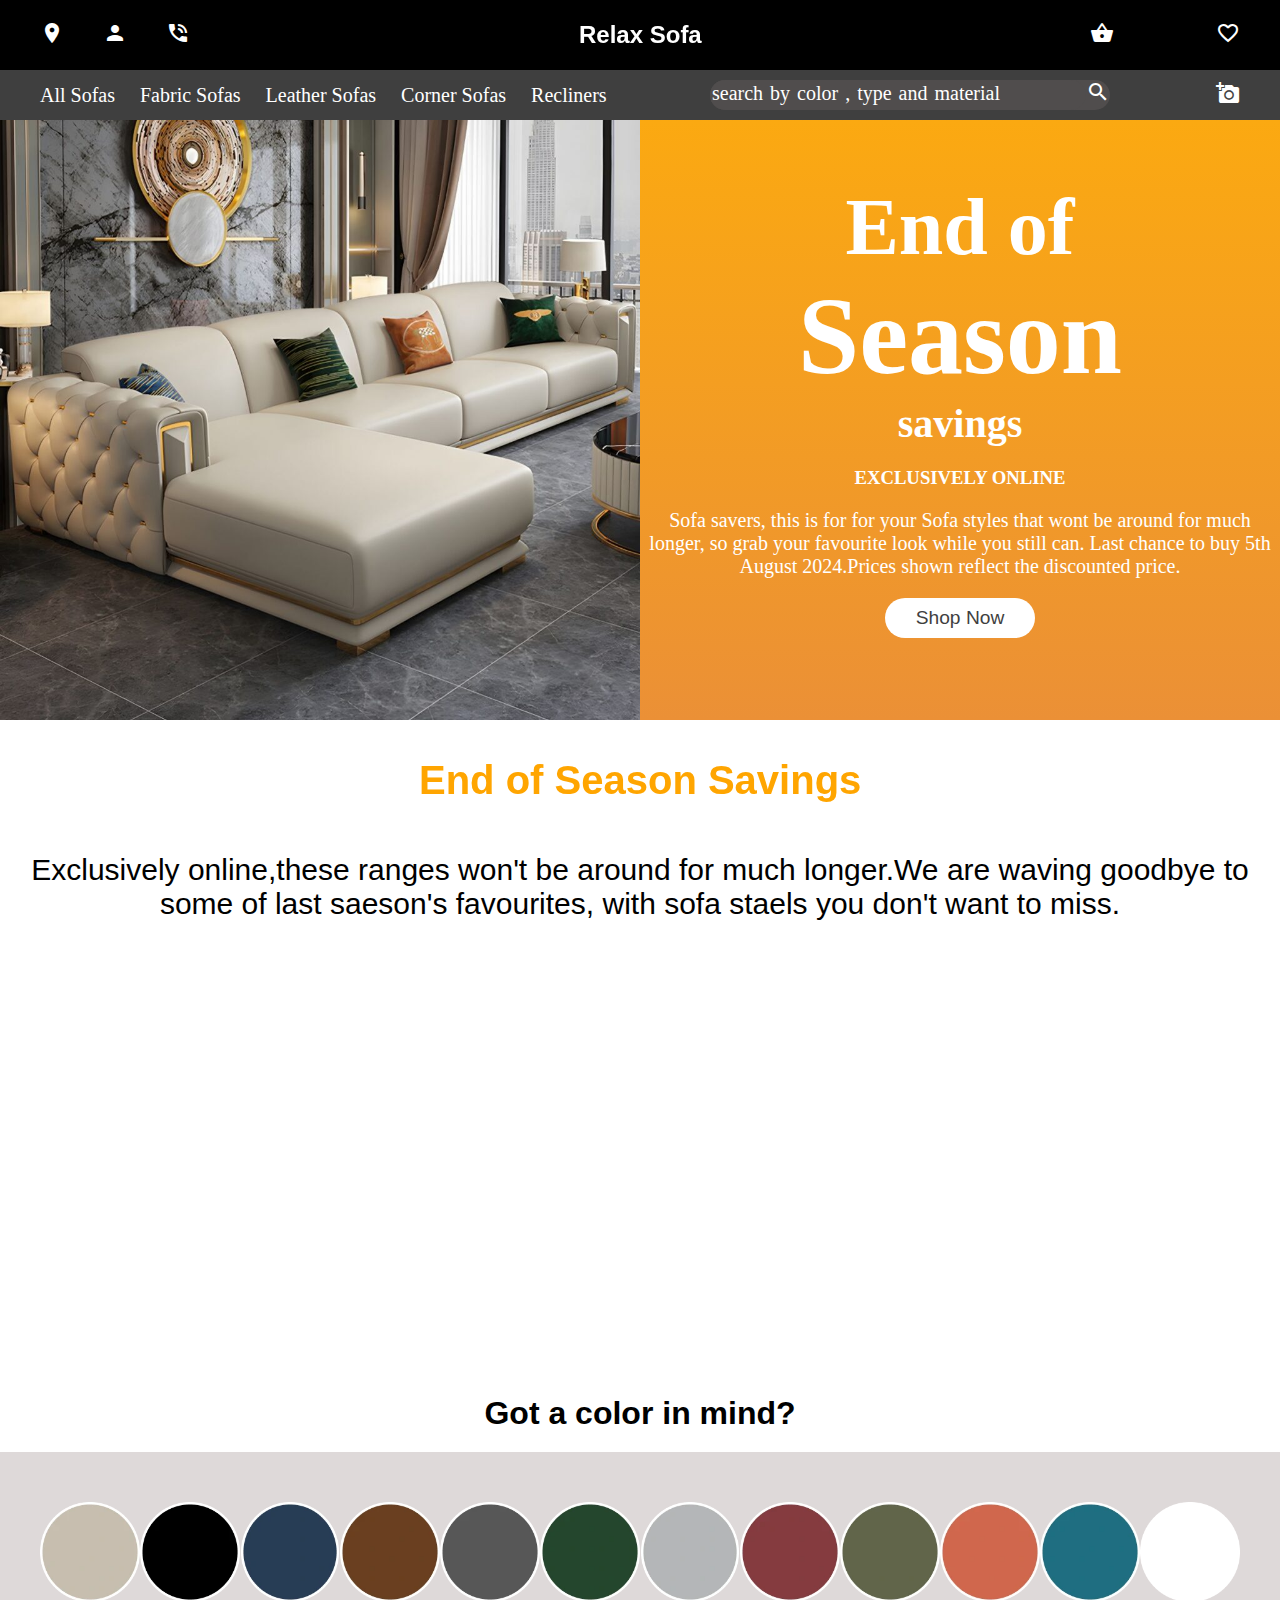
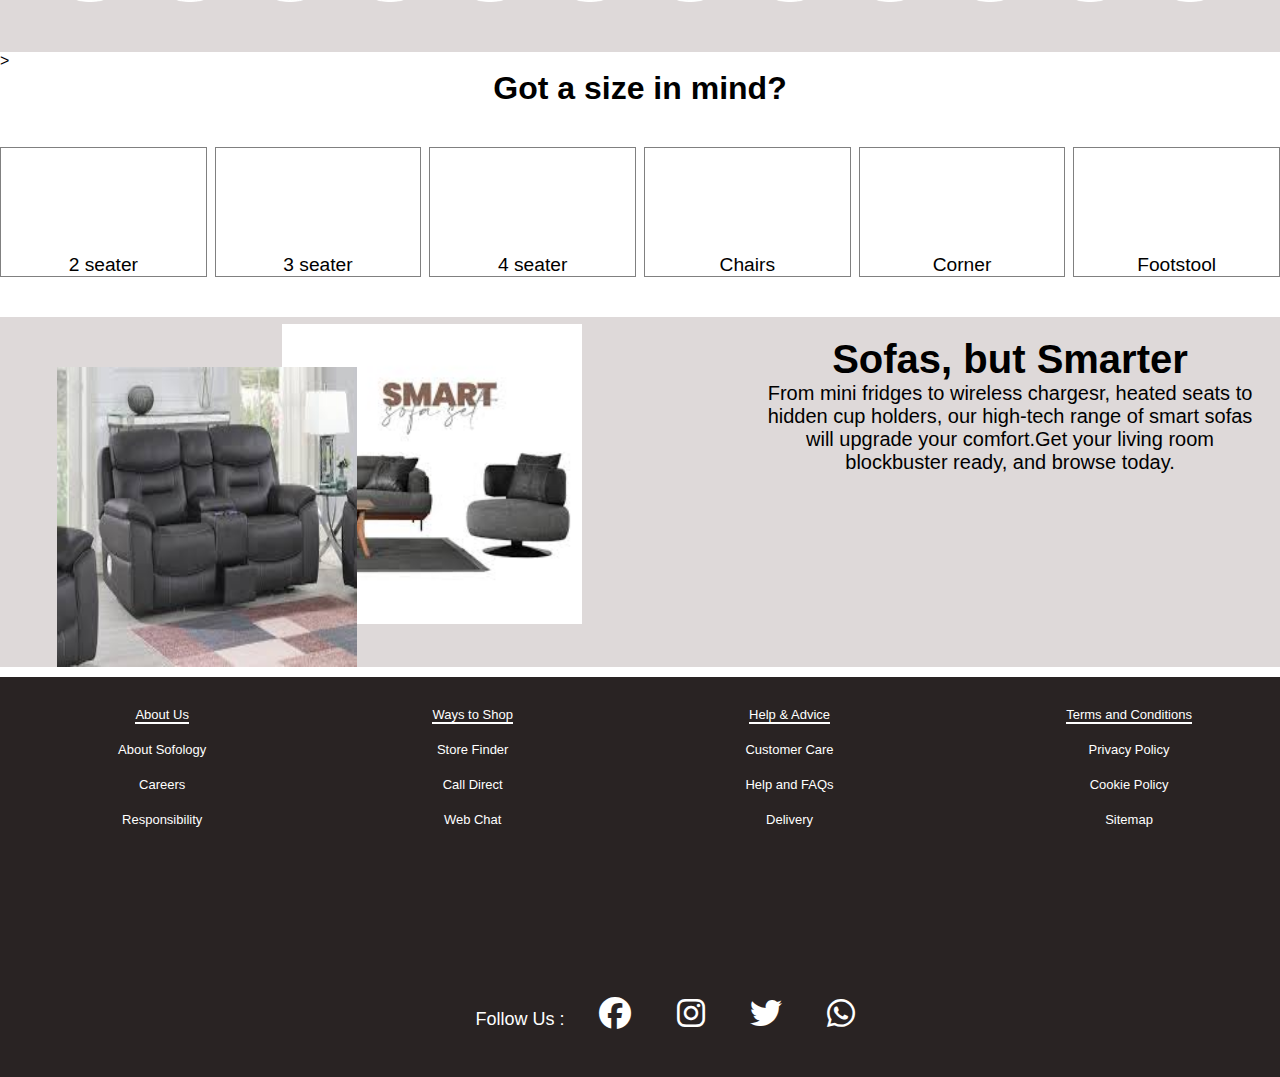
==== index.html @ 487a8d78 "14030430" ====
<!DOCTYPE html>
<html lang="en" dir="ltr">

<head>
    <meta charset="UTF-8">
    <meta name="viewport" content="width=device-width, initial-scale=1.0">
    <title>Relax Sofa</title>
    <link rel="stylesheet" href="./assets/sass/main.css">
    <link href="https://fonts.googleapis.com/icon?family=Material+Icons" rel="stylesheet">
    <link rel="stylesheet" href="./assets/aos-master/dist/aos.css">

    <!-- <link href="https://unpkg.com/aos@2.3.1/dist/aos.css" rel="stylesheet"> -->
    <script src="./assets/aos-master/dist/aos.js"></script>
    <link rel="stylesheet" href="./assets/Hover-master/css/hover.css">
    <link rel="stylesheet" href="https://cdnjs.cloudflare.com/ajax/libs/font-awesome/6.5.2/css/all.min.css

    ">
</head>

<body>
    <!-- Start:: header first  -->
    <nav class="header__first">
        <div class="header__first__width">
            <div class="header__first__left">
                <a href="#"> <i class="large material-icons">place</i></a>
                <a href="./personlogin.html"><i class="large material-icons">person</i></a>
                <a href="./call.html"> <i class="large material-icons">phone_in_talk</i></a>

            </div>
            <div class="header__first__center">
                <a href="./relaxsofa.html" class="hvr-grow">
                    <h2>Relax Sofa</h2>
                </a>
            </div>
            <div class="header__first__right">
                <a href="#"><i class="large material-icons">shopping_basket</i></a>
                <a href="#"> <i class="large material-icons">favorite_border</i></a>
            </div>
        </div>
    </nav>
    <!-- End:: header first -->

    <!-- Start::header second -->
    <!-- Start burger drop lists -->
    <div class="header__second">
        <div class="header__second__burgerbox">
            <img src="./assets/images/burger.svg" alt="burger menu">
            <div class="header__second__burgerdrop">
                <ul class="header__second__burgerdroplist">
                    <li>
                        <h4>Shop all type Sofas</h4>
                    </li>
                    <br>
                    <li><a href="./allsofas.html" target="_blank">2 Seater Sofas</a></li>
                    <li><a href="./allsofas.html">3 Seater Sofas</a></li>
                    <li><a href="./allsofas.html">4 Seater Sofas</a></li>
                    <br>

                    <li>
                        <h4>Shop all Fabric Sofas</h4>
                    </li>
                    <br>
                    <li><a href="./fabricsofas.html">2 Seater Sofas</a></li>
                    <li><a href="./fabricsofas.html">3 Seater Sofas</a></li>
                    <li><a href="./fabricsofas.html">4 Seater Sofas</a></li>
                    <br>

                    <li>
                        <h4>Shop all Leather Sofas</h4>
                    </li>
                    <br>
                    <li><a href="./leathersofas.html">2 Seater Sofas</a></li>
                    <li><a href="./leathersofas.html">3 Seater Sofas</a></li>
                    <li><a href="./leathersofas.html">4 Seater Sofas</a></li>
                    <br>
                    <li>
                        <h4>Shop all Corner Sofas</h4>
                    </li>
                    <br>
                    <li><a href="./cornersofa.html">2 Seater Sofas</a></li>
                    <li><a href="./cornersofa.html">3 Seater Sofas</a></li>
                    <li><a href="./cornersofa.html">4 Seater Sofas</a></li>
                    <br>
                    <li>
                        <h4>Shop all Recliner Sofas</h4>
                    </li>
                    <br>
                    <li><a href="./recliner.html">2 Seater Sofas</a></li>
                    <li><a href="./recliner.html">3 Seater Sofas</a></li>
                    <li><a href="./recliner.html">4 Seater Sofas</a></li>
                    <br>
                </ul>
            </div>
        </div>
        <!-- End burger drop lists -->

        <!-- Start second header with images -->
        <div class="header__second__width">
            <div class="header__second__items">
                <div class="allsofas">
                    <a href="./allsofas.html">All Sofas</a>
                    <div class="dropallsofas">
                        <div class="divdropallsofa">
                            <ul class="droplistallsofas">
                                <li>
                                    <h4>Shop by Type</h4>
                                </li>
                                <br>
                                <li><a href="./allsofas.html">2 Seater Sofas</a></li>
                                <li><a href="./allsofas.html">3 Seater Sofas</a></li>
                                <li><a href="./allsofas.html">4 Seater Sofas</a></li>
                                <br>
                                <li>
                                    <h4>Shop by Color</h4>
                                </li>
                                <li><a href="./allsofas.html">Grey sofas</a></li>
                                <li><a href="./allsofas.html">Black sofas</a></li>
                                <li><a href="./allsofas.html">Cream sofas</a></li>
                                <br>
                                <li>
                                    <h4>Buying Guides</h4>
                                </li>
                                <li><a href="./allsofas.html">Cream sofas</a>X</li>
                                <li><a href="./allsofas.html">Leather Sofas Guide</a></li>
                                <li><a href="./allsofas.html">Corner Sofa Guide</a></li>
                            </ul>
                            <img src="./assets/images/allsofas/allsofas1.jpg" alt="all sofa">
                        </div>

                    </div>
                </div>

                <div class="fabricsofas">
                    <a href="./fabricsofas.html">Fabric Sofas</a>
                    <div class="dropfabricsofas">
                        <div class="divdroplistfabric">
                            <ul class="droplistfabricsofas">
                                <li>
                                    <h4>Shop all Fabric Sofas</h4>
                                </li>
                                <br>
                                <li><a href="./fabricsofas.html">2 Seater Sofas</a></li>
                                <li><a href="./fabricsofas.html">3 Seater Sofas</a></li>
                                <li><a href="./fabricsofas.html">4 Seater Sofas</a></li>
                                <br>
                                <li>
                                    <h4>Shop by Color</h4>
                                </li>
                                <li><a href="./fabricsofas.html">Grey sofas</a></li>
                                <li><a href="./fabricsofas.html">Black sofas</a></li>
                                <li><a href="./fabricsofas.html">Cream sofas</a></li>
                                <br>
                                <li>
                                    <h4>Buying Guides</h4>
                                </li>
                                <li><a href="./fabricsofas.html">Fabric Sofa Guide</a></li>
                                <li><a href="./fabricsofas.html">Leather Sofas Guide</a></li>
                                <li><a href="./fabricsofas.html">Corner Sofa Guide</a></li>
                            </ul>
                            <img src="./assets/images/fabricsofa/fabricsofa1.jpg" alt="fabric">
                        </div>

                    </div>
                </div>


                <div class="leathersofas">
                    <a href="./leathersofas.html">Leather Sofas</a>
                    <div class="dropleathersofas">
                        <div class="divdroplistleather">
                            <ul class="droplistleathersofas">
                                <li>
                                    <h4>Shop all Leather Sofas</h4>
                                </li>
                                <br>
                                <li><a href="./leathersofas.html">2 Seater Sofas</a></li>
                                <li><a href="./leathersofas.html">3 Seater Sofas</a></li>
                                <li><a href="./leathersofas.html">4 Seater Sofas</a></li>
                                <br>
                                <li>
                                    <h4>Shop by Color</h4>
                                </li>
                                <li><a href="./leathersofas.html">Grey sofas</a></li>
                                <li><a href="./leathersofas.html">Black sofas</a></li>
                                <li><a href="./leathersofas.html">Cream sofas</a></li>
                                <br>
                                <li>
                                    <h4>Buying Guides</h4>

                                </li>
                                <li><a href="./leathersofas.html">Fabric Sofa Guide</a></li>
                                <li><a href="./leathersofas.html">Leather Sofas Guide</a></li>
                                <li><a href="./leathersofas.html">Corner Sofa Guide</a></li>
                            </ul>
                            <img src="./assets/images/leathersofa/leathersoafa1.jpg" alt="leather sofa">
                        </div>

                    </div>
                </div>

                <div class="cornersofas">
                    <a href="./cornersofa.html">Corner Sofas</a>
                    <div class="dropcornersofas">
                        <div class="divdropcorner">
                            <ul class="droplistcornersofas">
                                <li>
                                    <h4>Shop all Corner Sofas</h4>
                                </li>
                                <br>
                                <li><a href="./cornersofa.html">2 Seater Sofas</a></li>
                                <li><a href="./cornersofa.html">3 Seater Sofas</a></li>
                                <li><a href="./cornersofa.html">4 Seater Sofas</a></li>
                                <br>
                                <li>
                                    <h4>Shop by Color</h4>
                                </li>
                                <li><a href="./cornersofa.html">Grey sofas</a></li>
                                <li><a href="./cornersofa.html">Black sofas</a></li>
                                <li><a href="./cornersofa.html">Cream sofas</a></li>
                                <br>
                                <li>
                                    <h4>Buying Guides</h4>
                                </li>
                                <li><a href="./cornersofa.html">Fabric Sofa Guide</a></li>
                                <li><a href="./cornersofa.html">Leather Sofas Guide</a></li>
                                <li><a href="./cornersofa.html">Corner Sofa Guide</a></li>
                            </ul>
                            <img src="./assets/images/cornersofa/cornersofa1.jpg" alt="corner sofa">
                        </div>

                    </div>
                </div>
                <div class="reclinersofas">
                    <a href="./recliner.html">Recliners</a>
                    <div class="dropreclinersofas">
                        <div class="divdroprecliner">
                            <ul class="droplistreclinersofas">
                                <li>
                                    <h4>Shop all Recliner Sofas</h4>
                                </li>
                                <br>
                                <li><a href="./recliner.html">2 Seater Sofas</a></li>
                                <li><a href="./recliner.html">3 Seater Sofas</a></li>
                                <li><a href="./recliner.html">4 Seater Sofas</a></li>
                                <br>
                                <li>
                                    <h4>Shop by Color</h4>
                                </li>
                                <li><a href="./recliner.html">Grey sofas</a></li>
                                <li><a href="./recliner.html">Black sofas</a></li>
                                <li><a href="./recliner.html">Cream sofas</a></li>
                                <br>
                                <li>
                                    <h4>Buying Guides</h4>

                                </li>
                                <li><a href="./recliner.html">Fabric Sofa Guide</a></li>
                                <li><a href="./recliner.html">Leather Sofas Guide</a></li>
                                <li><a href="./recliner.html">Corner Sofa Guide</a></li>
                            </ul>
                            <img src="./assets/images/recliner/recliner1.jpg" alt="recliner sofa">
                        </div>

                    </div>
                </div>

            </div>
            <div class="header__second__right">
                <div class="header__second__right__input">
                    <input type="text" class="header__second__right__input1"
                        placeholder="search by color , type and material">
                    <i class="large material-icons">search</i>
                </div>
                <div class="camera">
                    <i class="large material-icons">add_a_photo</i>
                    <!-- .....droplist for camera icon........ -->
                    <ul class="dropcamera">
                        <div class="droplistcamera">
                            <li style="color: red; margin-top: 10px;margin-bottom: 10px;">NEW!</li>
                            <li style="color: black; font-size: larger; margin-bottom: 10px;">Visual Search</li>
                            <li style="color: black;">Take a photo or upload an</li>
                            <li style="color: black;">image to find similar items</li>
                            <li>
                                <button
                                    style="background-color: brown; color: white; margin-top: 10px; width:80px; height: 40px; font-size: larger;">START</button>
                            </li>
                        </div>
                    </ul>
                </div>
            </div>
        </div>
    </div>

    <!-- End:: header second -->

    <!--  first background -->

    <div class="topbackground">
        <div class="topstack">
            <img src="./assets/images/topbackground/topbackground.jpg" alt="topbackground" class="topbackgroundimage">
            <div class="matnstack">
                <h2 style="font-size: 80px;">End of</h2>
                <h2 style="font-size: 110px;">Season</h2>
                <h3 style="font-size: 40px; margin-bottom: 20px;">savings</h3>
                <h3 style="margin-bottom: 20px;">EXCLUSIVELY ONLINE</h3>
                <p style="font-size: 20px; text-align: center; margin-bottom: 20px;">Sofa savers, this is for for your
                    Sofa styles that wont
                    be around for much
                    longer, so grab your
                    favourite look while you still can. Last chance to buy 5th August 2024.Prices shown reflect the
                    discounted price.</p>
                <button> Shop Now </button>

            </div>
        </div>
    </div>

    <br>
    <!-- Start Season Savings Section  -->
    <div class="season">
        <a href="#" class="hvr-grow">
            <h3> End of Season Savings</h3>
        </a>
        <p>Exclusively online,these ranges won't be around for much longer.We are waving goodbye to some of last
            saeson's favourites, with sofa staels you don't want to miss. </p>
    </div>
    <br>
    <br>
    <!-- Start:: Cards in season section -->
    <div class="main__container">
        <div class="card__container" data-aos="flip-right" data-aos-duration="1000" data-aos-delay="1000">
            <a href="./fabricsofas.html"><button>Fabric Sofas</button></a>
            <img src="./assets/images/fabricsofa/11.webp" alt="11">
            <div class="card__desc">
                <div class="card__title">
                    <div class="title__name"><span>Marvella</span></div>
                    <div class="title__fav">
                        <a href="#"> <i class="large material-icons">favorite_border</i></a>
                    </div>

                </div>
                <div class="card__desc__details">
                    <span>4 Seater/Split</span>
                    <span><i class="fa fa-asterisk" style="display: inline-block;padding-right: 5px;"></i> More sizes
                        and colours
                        available</span>
                </div>
                <div class="card__desc__price">
                    <span>$1399 | $34.98 per month</span>
                </div>

            </div>
        </div>
        <div class="card__container" data-aos="flip-right" data-aos-duration="1000" data-aos-delay="1000">
            <a href="./leathersofas.html"><button>Leather Sofas</button></a>
            <img src="./assets/images/leathersofa/5.webp" alt="5">
            <div class="card__desc">
                <div class="card__title">
                    <div class="title__name"><span>Mimi</span></div>
                    <div class="title__fav">
                        <a href="#"> <i class="large material-icons">favorite_border</i></a>
                    </div>
                </div>
                <div class="card__desc__details">
                    <span>4 Seater Sofa</span>
                    <span><i class="fa fa-asterisk" style="display: inline-block;padding-right: 5px;"></i> More sizes
                        and colours
                        available</span>
                </div>
                <div class="card__desc__price">
                    <span>$1299 | $3.48 per month</span>
                </div>

            </div>
        </div>
        <div class="card__container" data-aos="flip-right" data-aos-duration="1000" data-aos-delay="1000">
            <a href="./cornersofa.html"><button>Corner Sofa</button></a>
            <img src="./assets/images/cornersofa/cornersofa3.jpg" alt="1">
            <div class="card__desc">
                <div class="card__title">
                    <div class="title__name"><span>Cricket</span></div>
                    <div class="title__fav">
                        <a href="#"> <i class="large material-icons">favorite_border</i></a>
                    </div>

                </div>
                <div class="card__desc__details">
                    <span>4 Seater sofa</span>
                    <span><i class="fa fa-asterisk" style="display: inline-block;"></i> More sizes
                        and colours
                        available</span>
                </div>
                <div class="card__desc__price">
                    <span>$1199 | $29.98 per month</span>
                </div>

            </div>
        </div>
        <div class="card__container" data-aos="flip-right" data-aos-duration="1000" data-aos-delay="1000">
            <a href="./recliner.html"><button>Recliner Sofa</button></a>
            <img src="./assets/images/recliner/17.webp" alt="1">
            <div class="card__desc">
                <div class="card__title">
                    <div class="title__name"><span>Downtown Leather</span></div>
                    <div class="title__fav">
                        <a href="#"> <i class="large material-icons">favorite_border</i></a>
                    </div>

                </div>
                <div class="card__desc__details">
                    <span>3 Seater Sofa</span>
                    <span><i class="fa fa-asterisk" style="display: inline-block;padding-right: 5px;"></i> More sizes
                        and colours
                        available</span>
                </div>
                <div class="card__desc__price">
                    <span>$899 | $22.20 per month</span>
                </div>

            </div>
        </div>

    </div>

    <!-- Start:: Got a color in mind? -->
    <div class="main__colors">
        <h1>Got a color in mind?</h1>
        <div class="colors">

            <img src="./assets/images/colors/beige-desktop.webp" alt="1">
            <img src="./assets/images/colors/black-desktop.webp" alt="2">
            <img src="./assets/images/colors/blue-desktop.webp" alt="3">
            <img src="./assets/images/colors/brown-desktop.webp" alt="4">
            <img src="./assets/images/colors/darkgrey-desktop.webp" alt="5">
            <img src="./assets/images/colors/forest-desktop.webp" alt="6">
            <img src="./assets/images/colors/grey-desktop.webp" alt="7">
            <img src="./assets/images/colors/maroon-desktop.webp" alt="8">
            <img src="./assets/images/colors/olive-desktop.webp" alt="9">
            <img src="./assets/images/colors/rust-desktop.webp" alt="10">
            <img src="./assets/images/colors/teal-desktop.webp" alt="11">
            <img src="./assets/images/colors/white-desktop.webp" alt="12">

        </div>
    </div>



    <!-- End:: Got a color in mind? -->

    <!-- Start:: Got a size in mind? -->
    >
    <h1 class="sizes__title">Got a size in mind?</h1>

    <div class="sizes">
        <div class="sizes__card">
            <img data-aos="flip-right" src="./assets/images/sizes/2seater_Desktop.webp" alt="1">
            <span>2 seater</span>
        </div>
        <div class="sizes__card">
            <img data-aos="flip-right" src="./assets/images/sizes/3seater_Desktop.webp" alt="2">
            <span>3 seater</span>
        </div>
        <div class="sizes__card">
            <img data-aos="flip-right" src="./assets/images/sizes/4seater_Desktop.webp" alt="3">
            <span>4 seater</span>
        </div>
        <div class="sizes__card">
            <img data-aos="flip-right" src="./assets/images/sizes/Chairs_Desktop.webp" alt="4">
            <span>Chairs</span>
        </div>
        <div class="sizes__card">
            <img data-aos="flip-right" src="./assets/images/sizes/Corners_Desktop.webp" alt="5">
            <span>Corner</span>
        </div>
        <div class="sizes__card">
            <img data-aos="flip-right" src="./assets/images/sizes/footstool_Desktop.webp" alt="6">
            <span>Footstool</span>
        </div>


    </div>

    <!-- Start:: Smart Sofas -->
    <div class="smart">
        <div class="smart__desc">
            <h1>Sofas, but Smarter</h1>
            <p>From mini fridges to wireless chargesr, heated seats to hidden cup holders, our high-tech range of smart
                sofas will upgrade your comfort.Get your living room blockbuster ready, and browse today.</p>
        </div>

        <img class="smart__image2" src="./assets/images/smartsofas/2.jpg" alt="2">
        <img class="smart__image3" src="./assets/images/smartsofas/3.jpg" alt="smart sofa3">
    </div>


    <!-- End :: Smart Sofas -->


    <!-- End:: Got a size in mind? -->

    <!-- Start::footer -->
    <footer>
        <div class="footer__container">
            <ul class="footer__section">
                <li>
                    <span>About Us</span>
                </li>
                <li><a href="#">About Sofology</a></li>
                <li><a href="#">Careers</a></li>
                <li><a href="#">Responsibility</a></li>

            </ul>
            <ul class="footer__section">
                <li>
                    <span>Ways to Shop</span>
                </li>
                <li><a href="#">Store Finder</a></li>
                <li><a href="#">Call Direct</a></li>
                <li><a href="#">Web Chat</a></li>

            </ul>
            <ul class="footer__section">
                <li>
                    <span>Help & Advice</span>
                </li>
                <li> <a href="#">Customer Care</a></li>
                <li><a href="#">Help and FAQs</a></li>
                <li><a href="#">Delivery</a></li>

            </ul>
            <ul class="footer__section">
                <li>
                    <span>Terms and Conditions</span>
                </li>
                <li><a href="#">Privacy Policy</a></li>
                <li><a href="#">Cookie Policy</a></li>
                <li><a href="#">Sitemap</a></li>
            </ul>

        </div>
        <div class="follow__us">
            <span>Follow Us :</span>
            <a href="#"><i class="fa-brands fa-facebook"></i></a>
            <a href="#"><i class="fa-brands fa-instagram"></i></a>
            <a href="#"><i class="fa-brands fa-twitter"></i></a>
            <a href="#"><i class="fa-brands fa-whatsapp"></i></a>
        </div>
    </footer>




    <script>AOS.init();</script>



</body>

</html>
---- assets/sass/main.css ----
* {
  margin: 0;
  box-sizing: border-box;
}

body {
  font-family: Arial, Helvetica, sans-serif;
}

a {
  text-decoration: none;
  color: white;
}

@font-face {
  font-family: Tiem;
  src: url("../blocks/fonts/TiemposTextRegular.woff");
}
@font-face {
  font-family: myfont;
  src: url(../blocks/fonts/FSEmeric.woff);
}
.header__first {
  width: 100%;
  height: 70px;
  background-color: #000000;
  color: white;
  display: flex;
  justify-content: space-between;
  align-items: center;
}

.header__first__width {
  width: 100%;
  margin: 0 auto;
  display: flex;
  justify-content: space-between;
  align-items: center;
  max-width: 768px;
}
@media (min-width: 768px) {
  .header__first__width {
    max-width: 1200px;
  }
}

.header__first__left,
.hedaer__first__center,
.header__first__right {
  width: 80px;
  display: flex;
  justify-content: space-between;
  align-items: center;
}
@media (min-width: 768px) {
  .header__first__left,
  .hedaer__first__center,
  .header__first__right {
    width: 150px;
  }
}

.header__second {
  width: 100%;
  height: 50px;
  background-color: #3f3f3f;
  display: flex;
}

.header__second__width {
  width: 100%;
  max-width: 1200px;
  margin: 0 auto;
  color: white;
  display: flex;
  justify-content: space-between;
  align-items: center;
  font-family: Tiem;
  font-size: 20px;
}

.header__second__items {
  display: flex;
  gap: 25px;
  align-items: center;
  font-family: Tiem;
}

.allsofas a {
  font-family: Tiem;
}

.header__second__burgerbox {
  position: relative;
}
@media (min-width: 768px) {
  .header__second__burgerbox {
    display: none;
  }
}

.header__second__burgerbox img {
  width: 40px;
}

.header__second__burgerdrop {
  position: absolute;
  top: 100%;
  left: 0;
  display: none;
}

.header__second__burgerdroplist {
  width: 200px;
  height: 600px;
  display: flex;
  flex-direction: column;
  align-items: center;
  display: none;
  color: white;
}

.header__second__burgerbox:hover .header__second__burgerdrop {
  display: block;
  width: 200px;
  height: 600px;
}

.header__second__burgerbox:hover .header__second__burgerdroplist {
  display: block;
  width: 200px;
  height: 600px;
  background: rgb(230, 172, 64);
}

.header__second__right {
  display: flex;
  align-items: center;
  width: 300px;
  justify-content: space-between;
}
@media (min-width: 768px) {
  .header__second__right {
    width: 530px;
  }
}

.header__second__right__input {
  width: 250px;
  background-color: rgb(80, 77, 77);
  border: 1px rgb(80, 77, 77);
  border-radius: 20px;
  display: flex;
  justify-content: space-between;
}
@media (min-width: 768px) {
  .header__second__right__input {
    width: 400px;
  }
}

.header__second__right__input1 {
  width: 200px;
  height: 30px;
  background-color: rgb(80, 77, 77);
  border-top-style: none;
  border-bottom-style: none;
  border-left-style: none;
  border-right-style: none;
  border-radius: 20px;
  color: white;
}
@media (min-width: 768px) {
  .header__second__right__input1 {
    width: 500px;
  }
}

.header__second__right__input1::-moz-placeholder {
  color: white;
  word-spacing: 2px;
  font-family: Tiem;
  font-size: 10px;
}

.header__second__right__input1::placeholder {
  color: white;
  word-spacing: 2px;
  font-family: Tiem;
  font-size: 10px;
}
@media (min-width: 768px) {
  .header__second__right__input1::-moz-placeholder {
    font-size: 20px;
  }
  .header__second__right__input1::placeholder {
    font-size: 20px;
  }
}

.header__second__right__input1:hover {
  background-color: white;
}

.header__second__right__input1:hover::-moz-placeholder {
  color: black;
}

.header__second__right__input1:hover::placeholder {
  color: black;
}

.camera {
  position: relative;
}

.dropcamera {
  display: none;
  position: absolute;
  top: 100%;
  right: 0;
  background-color: transparent;
}

.droplistcamera {
  list-style-type: none;
  text-align: center;
  width: 200px;
  height: 230px;
  border: 1px solid black;
  background-color: white;
  display: none;
  display: flex;
  flex-direction: column;
  align-items: center;
}

.camera:hover .dropcamera {
  display: block;
}

.allsofas {
  position: relative;
}
@media (max-width: 768px) {
  .allsofas {
    display: none;
  }
}

.dropallsofas {
  position: absolute;
  top: 100%;
  left: 0;
  display: none;
  width: 700px;
  height: 400px;
  background-color: rgb(230, 172, 64);
}

.droplistallsofas {
  display: none;
  display: flex;
  flex-direction: column;
  padding-left: 20px;
  padding-top: 20px;
  flex: 1;
}

.droplistallsofas li {
  list-style-type: none;
}

.divdropallsofa {
  display: flex;
}

.divdropallsofa img {
  flex: 2;
  width: 200px;
  height: 300px;
}

.allsofas:hover .dropallsofas {
  display: block;
}

/* Start:: fabric drop list.. */
.fabricsofas {
  position: relative;
}
@media (max-width: 768px) {
  .fabricsofas {
    display: none;
  }
}

.dropfabricsofas {
  position: absolute;
  top: 100%;
  left: 0;
  display: none;
  width: 700px;
  height: 400px;
  background-color: rgb(230, 172, 64);
  background: transparent;
  background: rgb(230, 172, 64);
}

.droplistfabricsofas {
  width: 500px;
  height: 400px;
  background-color: rgb(230, 172, 64);
  display: none;
  display: flex;
  flex-direction: column;
  padding-left: 20px;
  padding-top: 20px;
  flex: 1;
}

.droplistfabricsofas li {
  list-style-type: none;
}

.divdroplistfabric img {
  width: 200px;
  height: 300px;
  -o-object-fit: cover;
     object-fit: cover;
  flex: 2;
}

.divdroplistfabric {
  display: flex;
}

.fabricsofas:hover .dropfabricsofas {
  display: block;
}

/*Start::leather drop list..... */
.leathersofas {
  position: relative;
}
@media (max-width: 768px) {
  .leathersofas {
    display: none;
  }
}

.dropleathersofas {
  position: absolute;
  width: 700px;
  height: 400px;
  background-color: rgb(230, 172, 64);
  top: 100%;
  left: 0;
  display: none;
}

.droplistleathersofas {
  display: none;
  display: flex;
  flex-direction: column;
  padding-left: 20px;
  padding-top: 20px;
  flex: 1;
  width: 500px;
  height: 300px;
  background-color: rgb(230, 172, 64);
}

.droplistleathersofas li {
  list-style-type: none;
}

.divdroplistleather {
  display: flex;
}

.divdroplistleather img {
  flex: 2;
  width: 200px;
  height: 300px;
}

.leathersofas:hover .dropleathersofas {
  display: block;
}

/* Start::corner drop list......... */
.cornersofas {
  position: relative;
}
@media (max-width: 768px) {
  .cornersofas {
    display: none;
  }
}

.dropcornersofas {
  position: absolute;
  top: 100%;
  left: 0;
  display: none;
  width: 700px;
  height: 400px;
  background-color: rgb(230, 172, 64);
}

.droplistcornersofas {
  display: none;
  display: flex;
  flex-direction: column;
  padding-left: 20px;
  padding-top: 20px;
  flex: 1;
}

.droplistcornersofas li {
  list-style-type: none;
}

.divdropcorner {
  display: flex;
}

.divdropcorner img {
  flex: 2;
  width: 200px;
  height: 300px;
}

.cornersofas:hover .dropcornersofas {
  display: block;
}

/* Start::recliner drop list.... */
.reclinersofas {
  position: relative;
}
@media (max-width: 768px) {
  .reclinersofas {
    display: none;
  }
}

.dropreclinersofas {
  position: absolute;
  top: 100%;
  left: 0;
  display: none;
  width: 700px;
  height: 400px;
  background-color: rgb(230, 172, 64);
}

.droplistreclinersofas {
  display: none;
  display: flex;
  flex-direction: column;
  padding-left: 20px;
  padding-top: 20px;
  flex: 1;
}

.droplistreclinersofas li {
  list-style-type: none;
}

.divdroprecliner {
  display: flex;
}

.divdroprecliner img {
  flex: 2;
  width: 200px;
  height: 300px;
}

.reclinersofas:hover .dropreclinersofas {
  display: block;
}

/* End::drop list */
.season {
  width: 100%;
  height: 50px;
  background-color: white;
  margin: 500px auto 300px auto;
  display: flex;
  flex-direction: column;
  align-items: center;
  font-family: Arial, Helvetica, sans-serif;
}
@media (min-width: 768px) {
  .season {
    margin: 20px auto 110px auto;
  }
}

h1 {
  text-align: center;
}

.season h3 {
  color: orange;
  font-size: 40px;
  text-align: center;
  padding-bottom: 40px;
}

.season p {
  word-wrap: break-word;
  padding-top: 10px;
  margin-bottom: 100px;
  font-size: 30px;
  text-align: center;
  font-family: Arial, Helvetica, sans-serif;
}

.season__cards {
  width: 100%;
  height: 400px;
  display: flex;
  justify-content: center;
  align-items: center;
  flex-wrap: wrap;
  margin-bottom: 100px auto 1360px auto;
}
@media (min-width: 768px) {
  .season__cards {
    flex-wrap: nowrap;
    gap: 30px;
    margin-bottom: 100px;
  }
}

.season__card__img {
  width: 350px;
  height: 400px;
}
@media (min-width: 768px) {
  .season__card__img {
    width: 250px;
  }
}

.season__card__img img {
  -o-object-fit: contain;
     object-fit: contain;
  width: 350px;
  height: 400px;
}
@media (min-width: 768px) {
  .season__card__img img {
    width: 250px;
  }
}

.card__container {
  display: flex;
  flex-direction: column;
  align-items: center;
}

.card__container button {
  width: 300px;
  height: 40px;
  background-color: rgb(230, 172, 64);
  font-size: large;
  justify-content: center;
  margin-bottom: 10px;
}

.colors {
  width: 100%;
  max-width: 1280px;
  margin: 0 auto;
  display: grid;
  grid-template-columns: repeat(4, 1fr);
  background-color: rgb(222, 217, 217);
  padding: auto 10px;
}
@media (min-width: 768px) {
  .colors {
    background-color: rgb(222, 217, 217);
    height: 200px;
    display: flex;
    justify-content: center;
    align-items: center;
    flex-wrap: nowrap;
    margin-top: 20px;
  }
}

.colors img {
  -o-object-fit: contain;
     object-fit: contain;
  width: 100px;
  height: 100px;
  background-color: transparent;
}

.main__colors h1 {
  text-align: center;
  margin-top: 30px;
}

.sizes {
  width: 100%;
  max-width: 1280px;
  margin: 0 auto;
  display: grid;
  grid-template-columns: 1fr;
  gap: 0.5rem;
  margin-top: 40px;
  margin-bottom: 40px;
}
@media (min-width: 768px) {
  .sizes {
    grid-template-columns: repeat(6, 1fr);
    margin-bottom: 40px;
  }
}

.sizes__card img {
  width: 100%;
}

.sizes__card {
  width: 100%;
  text-align: center;
  border: 1px solid gray;
}

.sizes__card span {
  font-size: larger;
  text-align: center;
}

.smart {
  width: 100%;
  max-width: 1280px;
  margin: 0 auto;
  display: flex;
  flex-direction: column;
  background-color: rgb(222, 217, 217);
  align-items: center;
}
@media (min-width: 768px) {
  .smart {
    position: relative;
    height: 350px;
  }
}

.smart__desc {
  display: flex;
  justify-content: left;
  align-items: center;
  flex-direction: column;
  width: 500px;
  text-align: center;
  font-family: Arial, Helvetica, sans-serif;
}
@media (min-width: 768px) {
  .smart__desc {
    position: absolute;
    top: 20px;
    right: 20px;
    font-size: 20px;
  }
}

.smart__image3 {
  width: 300px;
  height: 300px;
  background-color: transparent;
  margin-top: 20px;
}
@media (min-width: 768px) {
  .smart__image3 {
    position: absolute;
    top: 30px;
    left: 57px;
  }
}

.smart__image2 {
  width: 300px;
  height: 300px;
  background-color: transparent;
  margin-top: 20px;
}
@media (min-width: 768px) {
  .smart__image2 {
    position: absolute;
    top: -13px;
    left: 282px;
  }
}

footer {
  width: 100%;
  max-width: 1280px;
  height: 400px;
  margin: 0 auto;
  background-color: rgb(41, 35, 35);
  margin-top: 10px;
  color: white;
}

.footer__container {
  display: flex;
  text-align: center;
  color: white;
}
@media (min-width: 768px) {
  .footer__container {
    justify-content: space-around;
    color: white;
    gap: 20px;
  }
}

.footer__section li {
  list-style-type: none;
  color: white;
}

.footer__section {
  text-align: center;
  margin-top: 20px;
  color: white;
  font-size: small;
}

.footer__section span {
  color: white;
  border-bottom: solid white 2px;
}
@media (min-width: 768px) {
  .footer__section span {
    margin: 10px 10px;
    color: white;
  }
}

.footer__section li {
  margin-bottom: 10px;
}
@media (min-width: 768px) {
  .footer__section li {
    margin: 10px 10px;
    padding-bottom: 10px;
  }
}

.follow__us {
  color: white;
  margin-top: 50px;
  text-align: center;
}
@media (min-width: 768px) {
  .follow__us {
    margin-top: 150px;
    margin-left: 60px;
    font-size: large;
    color: white;
  }
}

.follow__us i {
  color: white;
}
@media (min-width: 768px) {
  .follow__us i {
    margin-left: 30px;
    margin-right: 10px;
    font-size: xx-large;
    color: white;
  }
}

.top__section {
  width: 100%;
  height: 400px;
  background-color: rgb(222, 217, 217);
  text-align: center;
  padding-top: 20px;
}

.top__section__paragraph {
  margin-top: 30px;
}

.top__section__btn {
  display: flex;
  justify-content: center;
  align-items: center;
}
@media (min-width: 768px) {
  .top__section__btn {
    gap: 3rem;
    padding: 20px 40px;
    border-radius: 25px;
    margin: 40px 20px;
  }
}

.top__section__btn button {
  padding: 10px 10px;
  border-radius: 15px;
  margin: 10px 10px;
  font-family: Tiem;
  background-color: rgb(230, 172, 64);
}
@media (min-width: 768px) {
  .top__section__btn button {
    padding: 10px 40px;
    border-radius: 25px;
    margin: 20px 20px;
    font-size: 20px;
    background-color: rgb(230, 172, 64);
  }
}

.main__container {
  width: 100%;
  max-width: 1280px;
  margin: 20px auto;
  display: grid;
  grid-template-columns: 1fr;
  gap: 1rem;
}
@media (min-width: 768px) {
  .main__container {
    grid-template-columns: repeat(4, 1fr);
    gap: 1rem;
  }
}

.card__container {
  width: 100%;
}

.card__container img {
  -o-object-fit: contain;
     object-fit: contain;
  width: 100%;
  height: 250px;
  background-color: transparent;
}
@media (min-width: 768px) {
  .card__container img {
    width: 100%;
    -o-object-fit: contain;
       object-fit: contain;
  }
}

.card__title {
  display: flex;
  justify-content: center;
  align-items: center;
  padding-bottom: 10px;
}
@media (min-width: 768px) {
  .card__title {
    justify-content: space-between;
  }
}

.card__title a {
  color: black;
}

.title__fav {
  padding-left: 10px;
}

.card__desc__details {
  display: flex;
  justify-content: center;
  align-items: center;
  font-size: small;
  padding-bottom: 20px;
}
@media (min-width: 768px) {
  .card__desc__details {
    justify-content: space-between;
  }
}

.card__desc__price {
  text-align: center;
}
@media (min-width: 768px) {
  .card__desc__price {
    text-align: left;
  }
}

.card__desc__details span i {
  padding-right: 5px;
  padding-left: 5px;
}

.help {
  width: 100%;
  max-width: 1280px;
  height: 100px;
  margin-bottom: 20px;
}

.help__p {
  padding-top: 10px;
}

.help__p h1 {
  text-align: center;
  padding-bottom: 10px;
}

.help__p p {
  text-align: center;
  font-family: Tiem;
  font-size: x-large;
}

.main__stack {
  display: flex;
  justify-content: space-around;
  align-items: center;
  flex-direction: column;
}
@media (min-width: 768px) {
  .main__stack {
    flex-direction: row;
  }
}

.help__stack img {
  max-width: 400px;
  height: 300px;
  -o-object-fit: cover;
     object-fit: cover;
  margin-left: 40px;
  margin-top: 60px;
}
@media (min-width: 768px) {
  .help__stack img {
    max-width: 400px;
    height: 500px;
  }
}

.help__stack {
  display: flex;
  justify-content: space-around;
  align-items: center;
  width: 100%;
  max-width: 1280px;
  flex-direction: column;
  gap: 0.5rem;
  height: 600px;
}
@media (min-width: 768px) {
  .help__stack {
    flex-direction: row;
  }
}

.help__paragraph p {
  padding-bottom: 10px;
  margin-right: 10px;
  font-size: large;
}

.main__form {
  width: 100%;
  height: 500px;
  background-color: rgb(222, 217, 217);
  display: flex;
  justify-content: center;
  align-items: center;
  flex-direction: column;
  gap: 1rem;
}

.main__form input {
  width: 400px;
  height: 50px;
  border-radius: 10px;
}

.main__form button {
  width: 400px;
  height: 50px;
  background-color: rgb(230, 172, 64);
  border-radius: 10px;
}

.topbackground {
  width: 100%;
  height: 600px;
}

.topstack {
  width: 100%;
  display: flex;
  flex-direction: column-reverse;
  gap: 0;
}
@media (min-width: 768px) {
  .topstack {
    flex-direction: row;
  }
}

.topstack img {
  width: 100%;
  height: 600px;
  -o-object-fit: cover;
     object-fit: cover;
  overflow: hidden;
  flex: 1;
}

.matnstack {
  background: linear-gradient(to bottom, rgb(251, 169, 17), rgb(235, 144, 54));
  height: 600px;
  flex: 1;
  display: flex;
  flex-direction: column;
  align-items: center;
  justify-content: center;
  color: white;
  font-family: "Trebuchet MS";
}

.matnstack h2 {
  font-size: xx-large;
}

.matnstack p {
  font-family: "Trebuchet MS";
}

.matnstack button {
  width: 150px;
  height: 40px;
  background-color: white;
  border-radius: 30px;
  border-style: none;
  font-size: larger;
  color: #3f3f3f;
  margin-bottom: 20px;
}/*# sourceMappingURL=main.css.map */
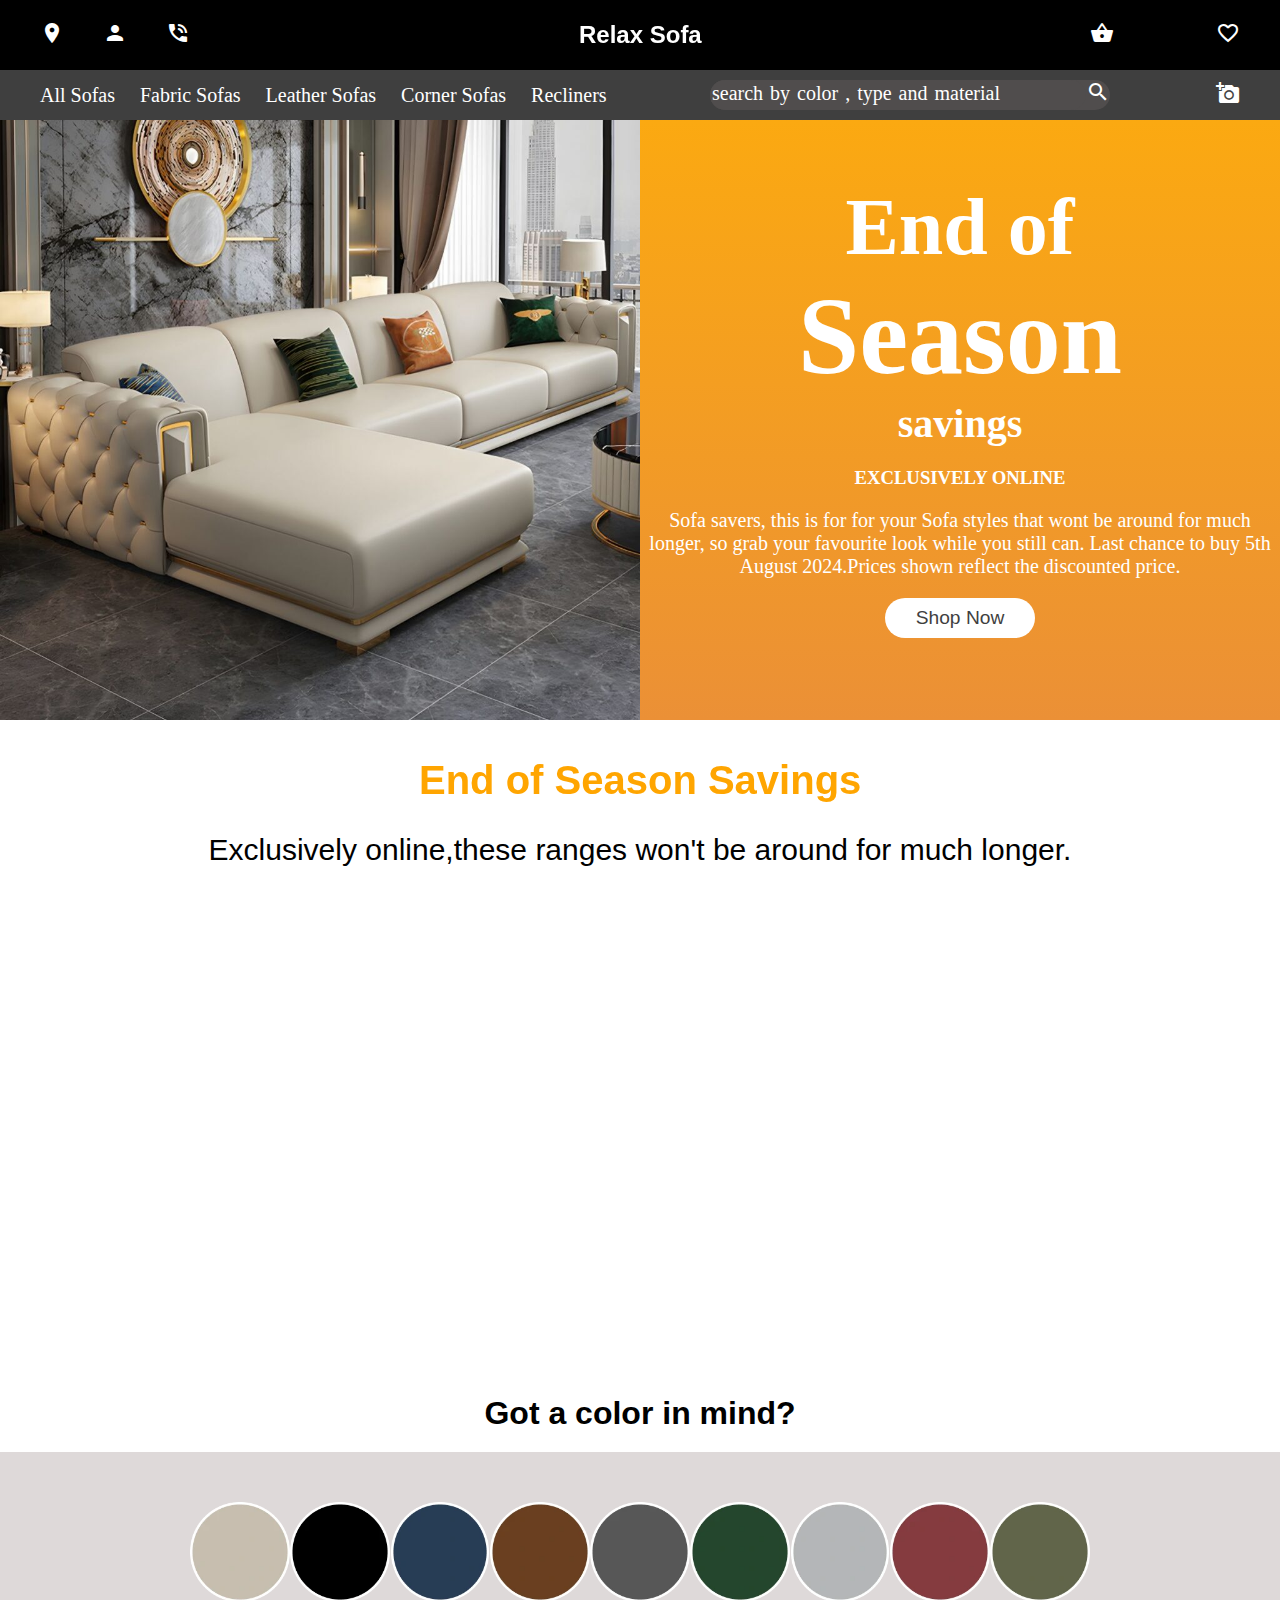
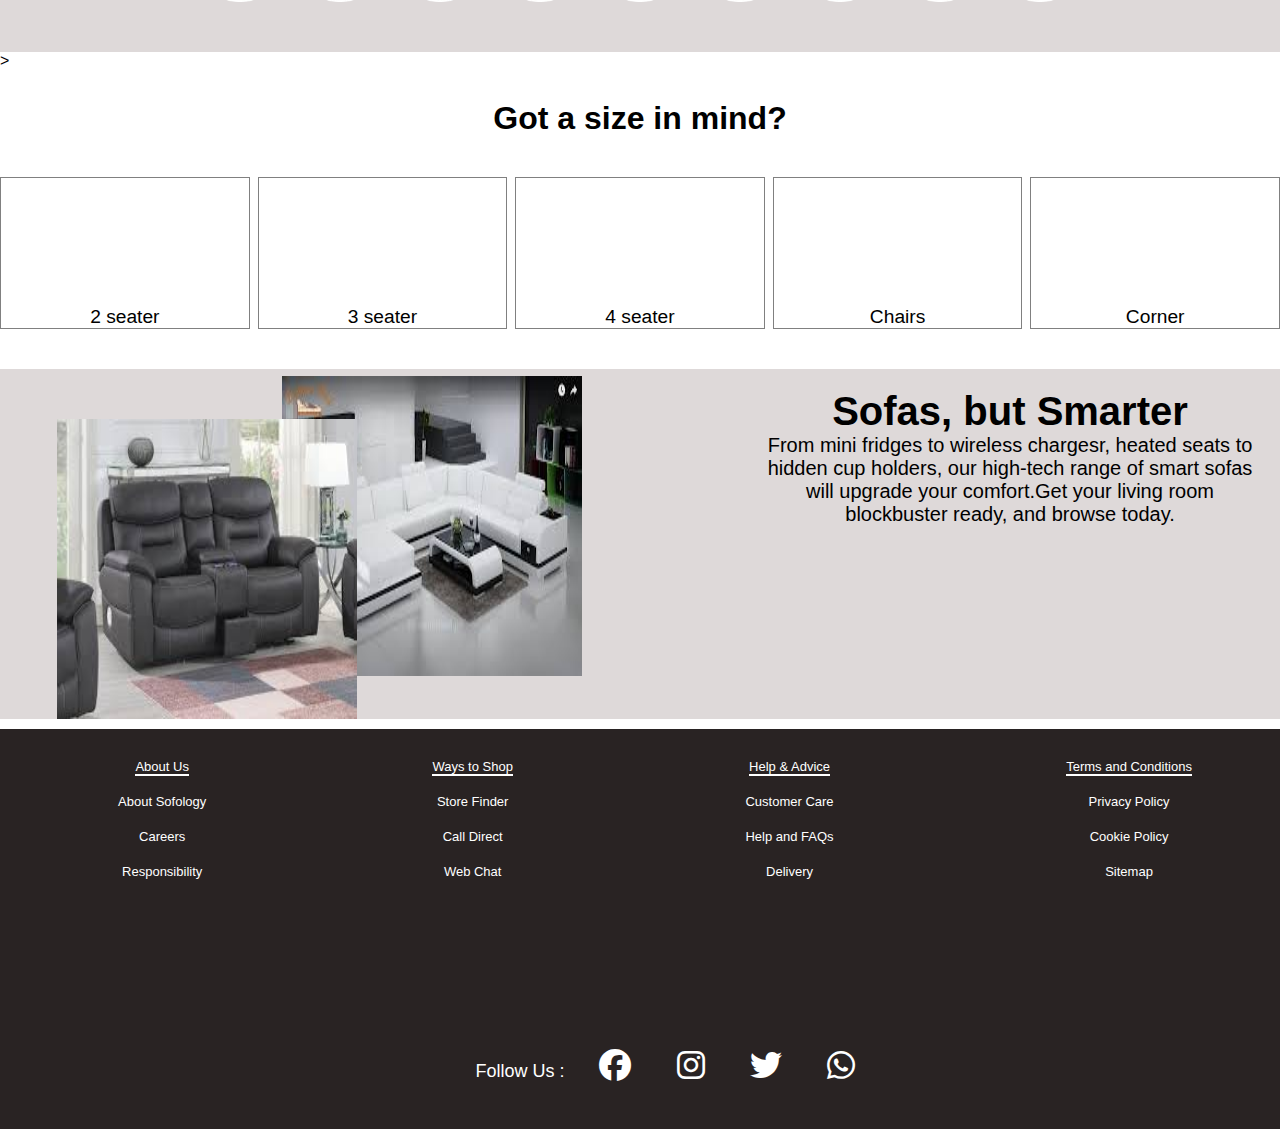
==== commit b55ed9f6: "final relax sofa 14030501" ====
--- a/index.html
+++ b/index.html
@@ -282,7 +282,7 @@
                             <li style="color: black;">image to find similar items</li>
                             <li>
                                 <button
-                                    style="background-color: brown; color: white; margin-top: 10px; width:80px; height: 40px; font-size: larger;">START</button>
+                                    style="background-color: brown; color: white; margin-top: 10px; width:80px; height: 40px; font-size: large;">START</button>
                             </li>
                         </div>
                     </ul>
@@ -321,8 +321,8 @@
         <a href="#" class="hvr-grow">
             <h3> End of Season Savings</h3>
         </a>
-        <p>Exclusively online,these ranges won't be around for much longer.We are waving goodbye to some of last
-            saeson's favourites, with sofa staels you don't want to miss. </p>
+        <p>Exclusively online,these ranges won't be around for much longer.</p>
+
     </div>
     <br>
     <br>
@@ -436,10 +436,6 @@
             <img src="./assets/images/colors/grey-desktop.webp" alt="7">
             <img src="./assets/images/colors/maroon-desktop.webp" alt="8">
             <img src="./assets/images/colors/olive-desktop.webp" alt="9">
-            <img src="./assets/images/colors/rust-desktop.webp" alt="10">
-            <img src="./assets/images/colors/teal-desktop.webp" alt="11">
-            <img src="./assets/images/colors/white-desktop.webp" alt="12">
-
         </div>
     </div>
 
@@ -449,34 +445,32 @@
 
     <!-- Start:: Got a size in mind? -->
     >
-    <h1 class="sizes__title">Got a size in mind?</h1>
-
-    <div class="sizes">
-        <div class="sizes__card">
-            <img data-aos="flip-right" src="./assets/images/sizes/2seater_Desktop.webp" alt="1">
-            <span>2 seater</span>
-        </div>
-        <div class="sizes__card">
-            <img data-aos="flip-right" src="./assets/images/sizes/3seater_Desktop.webp" alt="2">
-            <span>3 seater</span>
-        </div>
-        <div class="sizes__card">
-            <img data-aos="flip-right" src="./assets/images/sizes/4seater_Desktop.webp" alt="3">
-            <span>4 seater</span>
-        </div>
-        <div class="sizes__card">
-            <img data-aos="flip-right" src="./assets/images/sizes/Chairs_Desktop.webp" alt="4">
-            <span>Chairs</span>
-        </div>
-        <div class="sizes__card">
-            <img data-aos="flip-right" src="./assets/images/sizes/Corners_Desktop.webp" alt="5">
-            <span>Corner</span>
-        </div>
-        <div class="sizes__card">
-            <img data-aos="flip-right" src="./assets/images/sizes/footstool_Desktop.webp" alt="6">
-            <span>Footstool</span>
-        </div>
-
+    <div class="main__sizes">
+        <h1 class="sizes__title">Got a size in mind?</h1>
+
+        <div class="sizes">
+            <div class="sizes__card">
+                <img data-aos="flip-right" src="./assets/images/sizes/2seater_Desktop.webp" alt="1">
+                <span>2 seater</span>
+            </div>
+            <div class="sizes__card">
+                <img data-aos="flip-right" src="./assets/images/sizes/3seater_Desktop.webp" alt="2">
+                <span>3 seater</span>
+            </div>
+            <div class="sizes__card">
+                <img data-aos="flip-right" src="./assets/images/sizes/4seater_Desktop.webp" alt="3">
+                <span>4 seater</span>
+            </div>
+            <div class="sizes__card">
+                <img data-aos="flip-right" src="./assets/images/sizes/Chairs_Desktop.webp" alt="4">
+                <span>Chairs</span>
+            </div>
+            <div class="sizes__card">
+                <img data-aos="flip-right" src="./assets/images/sizes/Corners_Desktop.webp" alt="5">
+                <span>Corner</span>
+            </div>
+
+        </div>
 
     </div>
 
@@ -488,7 +482,7 @@
                 sofas will upgrade your comfort.Get your living room blockbuster ready, and browse today.</p>
         </div>
 
-        <img class="smart__image2" src="./assets/images/smartsofas/2.jpg" alt="2">
+        <img class="smart__image2" src="./assets/images/smartsofas/1.jpg" alt="1">
         <img class="smart__image3" src="./assets/images/smartsofas/3.jpg" alt="smart sofa3">
     </div>
 
--- a/assets/sass/main.css
+++ b/assets/sass/main.css
@@ -22,6 +22,8 @@
 }
 .header__first {
   width: 100%;
+  max-width: 1280px;
+  margin: 0 auto;
   height: 70px;
   background-color: #000000;
   color: white;
@@ -32,6 +34,7 @@
 
 .header__first__width {
   width: 100%;
+  max-width: 1280px;
   margin: 0 auto;
   display: flex;
   justify-content: space-between;
@@ -62,6 +65,8 @@
 
 .header__second {
   width: 100%;
+  max-width: 1280px;
+  margin: 0 auto;
   height: 50px;
   background-color: #3f3f3f;
   display: flex;
@@ -488,7 +493,7 @@
   width: 100%;
   height: 50px;
   background-color: white;
-  margin: 500px auto 300px auto;
+  margin: 600px auto 200px auto;
   display: flex;
   flex-direction: column;
   align-items: center;
@@ -500,21 +505,24 @@
   }
 }
 
-h1 {
-  text-align: center;
+.season h1 {
+  text-align: center;
+  margin-top: 50px;
 }
 
 .season h3 {
   color: orange;
   font-size: 40px;
   text-align: center;
-  padding-bottom: 40px;
+  padding-bottom: 10px;
+  margin-right: 20px;
+  margin-left: 20px;
 }
 
 .season p {
   word-wrap: break-word;
   padding-top: 10px;
-  margin-bottom: 100px;
+  margin: 10px auto 100px auto;
   font-size: 30px;
   text-align: center;
   font-family: Arial, Helvetica, sans-serif;
@@ -522,18 +530,15 @@
 
 .season__cards {
   width: 100%;
+  max-width: 1280px;
   height: 400px;
-  display: flex;
-  justify-content: center;
-  align-items: center;
-  flex-wrap: wrap;
-  margin-bottom: 100px auto 1360px auto;
+  margin: 100px auto 1360px auto;
 }
 @media (min-width: 768px) {
   .season__cards {
     flex-wrap: nowrap;
     gap: 30px;
-    margin-bottom: 100px;
+    margin: auto auto 100px auto;
   }
 }
 
@@ -579,7 +584,7 @@
   max-width: 1280px;
   margin: 0 auto;
   display: grid;
-  grid-template-columns: repeat(4, 1fr);
+  grid-template-columns: repeat(3, 1fr);
   background-color: rgb(222, 217, 217);
   padding: auto 10px;
 }
@@ -620,9 +625,14 @@
 }
 @media (min-width: 768px) {
   .sizes {
-    grid-template-columns: repeat(6, 1fr);
+    grid-template-columns: repeat(5, 1fr);
     margin-bottom: 40px;
   }
+}
+
+.main__sizes h1 {
+  text-align: center;
+  margin-top: 30px;
 }
 
 .sizes__card img {
@@ -979,6 +989,28 @@
   font-size: large;
 }
 
+.login {
+  width: 100%;
+  max-width: 1280px;
+  height: 200px;
+  margin-bottom: 20px;
+}
+
+.login__p {
+  padding-top: 10px;
+}
+
+.login__p h1 {
+  text-align: center;
+  padding-bottom: 10px;
+}
+
+.login__p p {
+  text-align: center;
+  font-family: Tiem;
+  font-size: x-large;
+}
+
 .main__form {
   width: 100%;
   height: 500px;
@@ -988,6 +1020,7 @@
   align-items: center;
   flex-direction: column;
   gap: 1rem;
+  margin-top: 40px;
 }
 
 .main__form input {
@@ -1005,11 +1038,15 @@
 
 .topbackground {
   width: 100%;
+  max-width: 1280px;
+  margin: 0 auto;
   height: 600px;
 }
 
 .topstack {
   width: 100%;
+  max-width: 1280px;
+  margin: 0 auto;
   display: flex;
   flex-direction: column-reverse;
   gap: 0;
